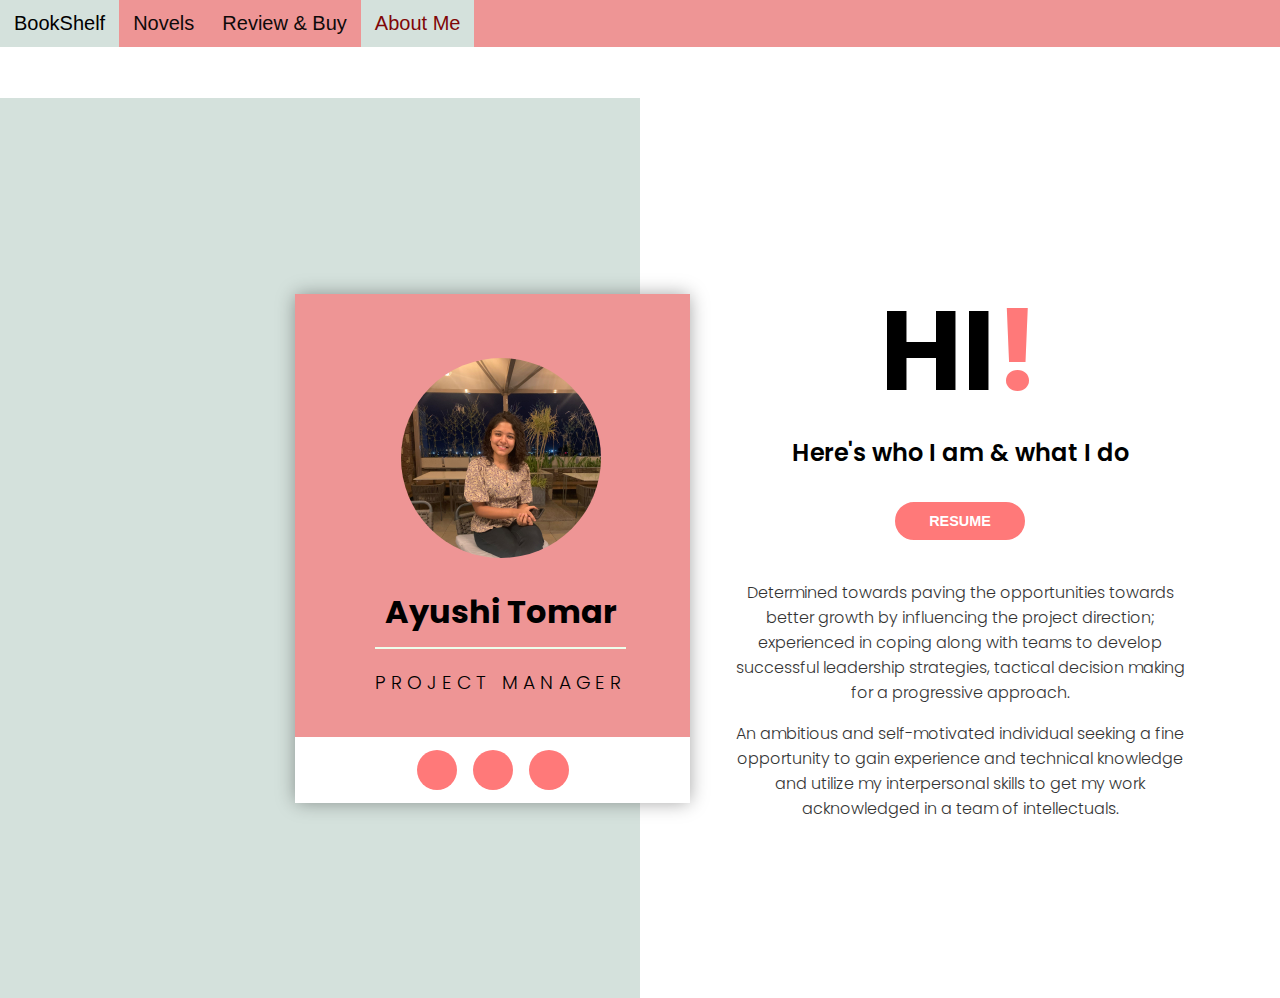
==== about.html @ 3d3ac836 "Add files via upload" ====
<!DOCTYPE html>
<html>
  <head>
    <meta charset="utf-8" />
    <meta http-equiv="X-UA-Compatible" content="IE=edge" />
    <title>About Page</title>
    <meta name="viewport" content="width=device-width, initial-scale=1" />
    <link rel="stylesheet" href="about.css" />
    <link
      rel="stylesheet"
      href="https://cdnjs.cloudflare.com/ajax/libs/font-awesome/5.15.1/css/all.min.css"
      integrity="sha512-+4zCK9k+qNFUR5X+cKL9EIR+ZOhtIloNl9GIKS57V1MyNsYpYcUrUeQc9vNfzsWfV28IaLL3i96P9sdNyeRssA=="
      crossorigin="anonymous"
    />
  </head>
  <body>
    <!-- nav bar -->
    <div class="topnav">
      <div>
        <a href="http://127.0.0.1:5500/Loader.html">BookShelf</a>
        <a href="http://127.0.0.1:5500/Novels.html">Novels</a>
        <a href="http://127.0.0.1:5500/Description.html">Review & Buy</a>
        <a class="active" href="http://127.0.0.1:5500/about.html">About Me</a>
      </div>
    </div>

    <div class="about-wrapper">
      <div class="about-left">
        <div class="about-left-content">
          <div>
            <div class="shadow">
              <div class="about-img">
                <img src="imgs/mepic.jpeg" alt="about image" />
              </div>
            </div>

            <h2>Ayushi Tomar</h2>
            <h3>project manager</h3>
          </div>

          <ul class="icons">
            <li>
              <a href="https://github.com/mystikwit/BookShelf/upload">
                <i class="fab fa-github"></i>
              </a>
            </li>
            <li>
              <a href="https://www.linkedin.com/in/ayushi-tomar-481a0720a/" target="_blank">
                <i class="fab fa-linkedin"></i>
              </a>
            </li>
            <li>
              <a href="https://www.instagram.com/_ayushitomar_23/" target="_blank">
                <i class="fab fa-instagram"></i>
              </a>
            </li>
          </ul>
        </div>
      </div>

      <div class="about-right">
        <h1>hi<span>!</span></h1>
        <h2>Here's who I am & what I do</h2>
        <div class="about-btns">
          <button type="button" class="btn btn-pink">resume</button>
          <!-- <button type="button" class="btn btn-white">projects</button> -->
        </div>

        <div class="about-para">
          <p>
            Determined towards paving the opportunities towards better growth by influencing the project direction; experienced in coping along with teams to develop successful leadership strategies, tactical decision making for a progressive approach.
          </p>
          <p>
            An ambitious and self-motivated individual seeking a fine  opportunity to gain experience and technical knowledge and utilize my interpersonal skills to get my work acknowledged in a team of intellectuals.
          </p>
        </div>
      </div>
    </div>
  </body>
</html>
---- about.css ----
@import url('https://fonts.googleapis.com/css2?family=Poppins:wght@200;300;400;500;600;700;800&display=swap');

* {
    padding: 0;
    margin: 0;
    box-sizing: border-box;
}

body {
    font-family: 'Poppins', sans-serif;
}

.about-wrapper {
    height: 100vh;
}

.about-left {
    background: #d4e1dc;
    display: flex;
    flex-direction: column;
    align-items: center;
    justify-content: center;
    height: 100vh;
}

.about-left-content>div {
    background: #ee9595;
    padding: 4rem 4rem 2.5rem 5rem;
    text-align: center;
}

.about-left-content {
    box-shadow: 0px 0px 18px -1px rgba(0, 0, 0, 0.39);
    -webkit-box-shadow: 0px 0px 18px -1px rgba(0, 0, 0, 0.39);
    -moz-box-shadow: 0px 0px 18px -1px rgba(0, 0, 0, 0.39);
}

.about-img img {
    display: block;
    width: 200px;
    /* border: 5px solid #d4e1dc; */
}

.about-img {
    width: 200px;
    height: 200px;
    border-radius: 50%;
    overflow: hidden;
    transition: all 0.5s ease-in-out;
}

.shadow {
    margin-left: auto;
    margin-right: auto;
    border-radius: 50%;
    width: 200px;
    height: 200px;
    position: relative;
    cursor: pointer;
}

.shadow::after {
    content: "";
    position: absolute;
    background: rgba(0, 0, 0, 0.4);
    left: 50%;
    transform: translateX(-50%);
    bottom: -20px;
    height: 7px;
    width: 50px;
    filter: blur(3px);
    -webkit-filter: blur(3px);
    opacity: 0;
    transition: all 0.6s ease;
}

.shadow:hover .about-img {
    transform: translateY(-10px);
}

.shadow:hover::after {
    opacity: 1;
}

.about-left-content h2 {
    font-size: 2rem;
    margin: 2.2rem 0 0.6rem 0;
    line-height: 1.2;
    padding-bottom: 1rem;
    border-bottom: 2px solid #edffec;
}

.about-left-content h3 {
    text-transform: uppercase;
    font-weight: 300;
    letter-spacing: 5px;
    margin-top: 1.2rem;
}

.icons {
    background: #fff;
    display: flex;
    justify-content: center;
    padding: 0.8rem 0;
    text-decoration-line: none;
}

.icons li {
    list-style-type: none;
    background: #ff7979;
    color: #fff;
    width: 40px;
    height: 40px;
    margin: 0 0.5rem;
    border-radius: 50%;
    display: flex;
    justify-content: center;
    align-items: center;
    font-size: 1.2rem;
    cursor: pointer;
    transition: all 0.5s ease-in-out;
    /* text-decoration: none; */
}

.icons li:hover {
    background: #d4e1dc;
    color: #000;
}

.about-right {
    background: #fff;
    height: 100vh;
    display: flex;
    flex-direction: column;
    align-items: center;
    justify-content: center;
    padding: 0 5rem;
    text-align: center;
}

.about-right h1 {
    font-size: 7rem;
    text-transform: uppercase;
}

.about-right h1 span {
    color: #ff7979;
}

.about-right h2 {
    font-weight: 600;
}

.about-btns {
    display: flex;
    margin: 2rem 0;
}

.btn {
    border: none;
    font-size: 0.9rem;
    text-transform: uppercase;
    border: 2px solid #000;
    border-radius: 20px;
    padding: 0.55rem 0;
    width: 130px;
    font-weight: 600;
    background: transparent;
    margin: 0 0.5rem;
    cursor: pointer;
}

.btn.btn-pink {
    background: #ff7979;
    color: #fff;
    border-color: #ff7979;
    transition: all 0.5s ease-in-out;
}

.btn.btn-pink:hover {
    background: transparent;
    border-color: #ff7979;
    color: #000;
}

.btn.btn-white {
    transition: all 0.5s ease-in-out;
}

.btn.btn-white:hover {
    background: #ff7979;
    border-color: #ff7979;
    color: #fff;
}

.about-para p {
    font-weight: 300;
    padding: 0.5rem;
    opacity: 0.8;
}

@media screen and (min-width: 992px) {
    .about-wrapper {
        display: grid;
        grid-template-columns: repeat(2, 1fr);
    }

    .about-left {
        position: relative;
    }

    .about-left-content {
        position: absolute;
        right: -50px;
    }
}
a{
    text-decoration: none;
    color: white;
}

/* Nav Bar */
.topnav {
    background-color: #ee9595;
    overflow: hidden;
    margin-bottom: 4%;
    /* * transform: translate(-45%, 0%); */
}

.topnav a {
    float: left;
    color: #0e0a0a;
    text-align: center;
    padding: 12px 14px;
    text-decoration: none;
    font-size: 20px;
    font-family: 'Gill Sans', 'Gill Sans MT', Calibri, 'Trebuchet MS', sans-serif;
}

.topnav a:hover {
    background-color: #d4e1dc;
    color: black;
}

.topnav a.active {
    background-color:#d4e1dc;
    color: rgb(128, 7, 7);
    /* font-display: inherit; */
}
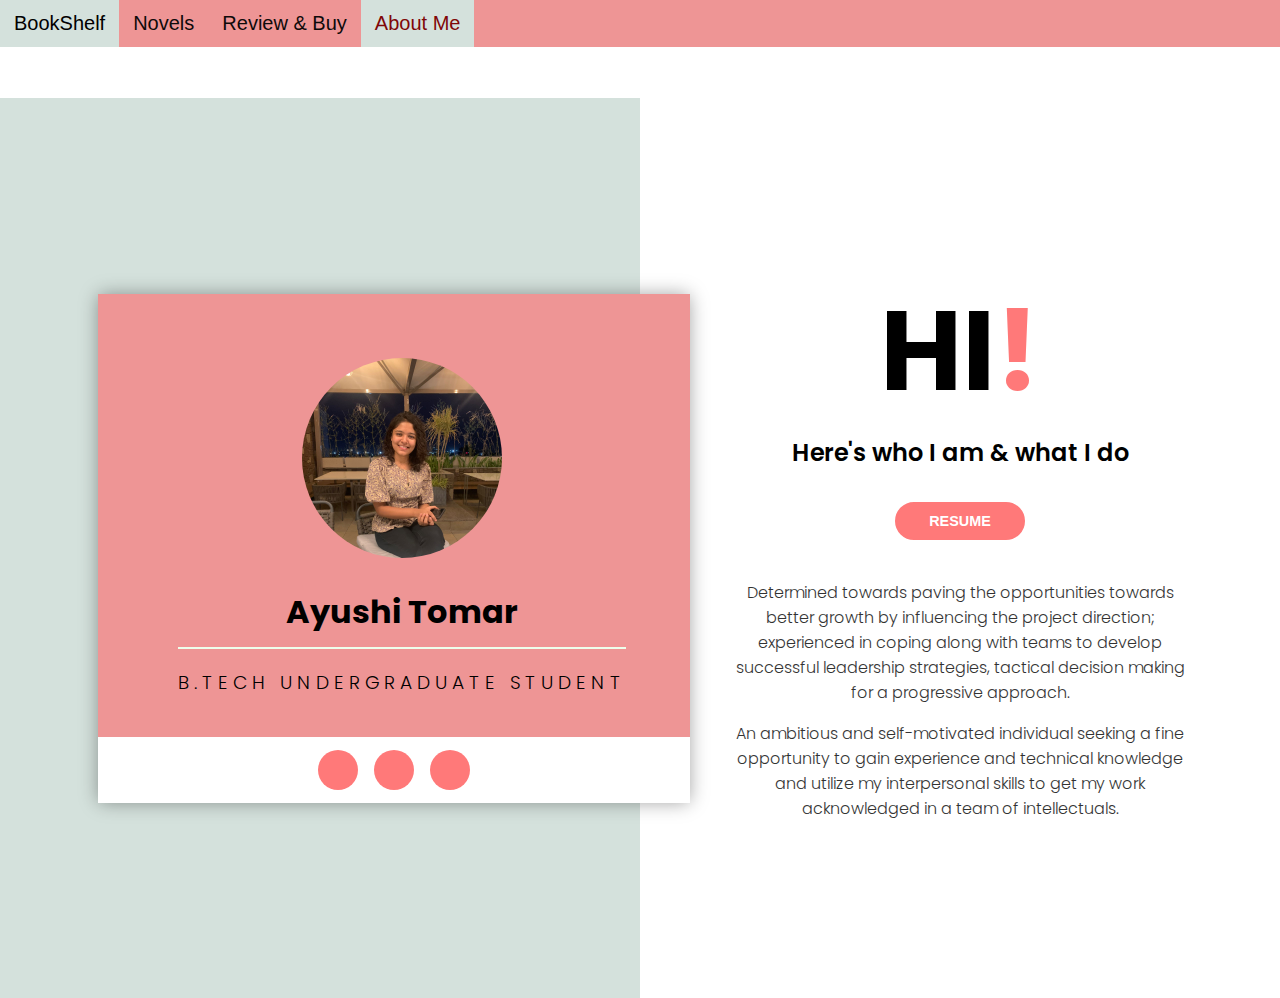
==== commit 6ac4c928: "Update about.html" ====
--- a/about.html
+++ b/about.html
@@ -17,10 +17,10 @@
     <!-- nav bar -->
     <div class="topnav">
       <div>
-        <a href="http://127.0.0.1:5500/Loader.html">BookShelf</a>
-        <a href="http://127.0.0.1:5500/Novels.html">Novels</a>
-        <a href="http://127.0.0.1:5500/Description.html">Review & Buy</a>
-        <a class="active" href="http://127.0.0.1:5500/about.html">About Me</a>
+        <a href="Loader.html">BookShelf</a>
+        <a href="Novels.html">Novels</a>
+        <a href="Description.html">Review & Buy</a>
+        <a class="active" href="about.html">About Me</a>
       </div>
     </div>
 
@@ -35,7 +35,7 @@
             </div>
 
             <h2>Ayushi Tomar</h2>
-            <h3>project manager</h3>
+            <h3>B.Tech Undergraduate Student</h3>
           </div>
 
           <ul class="icons">
